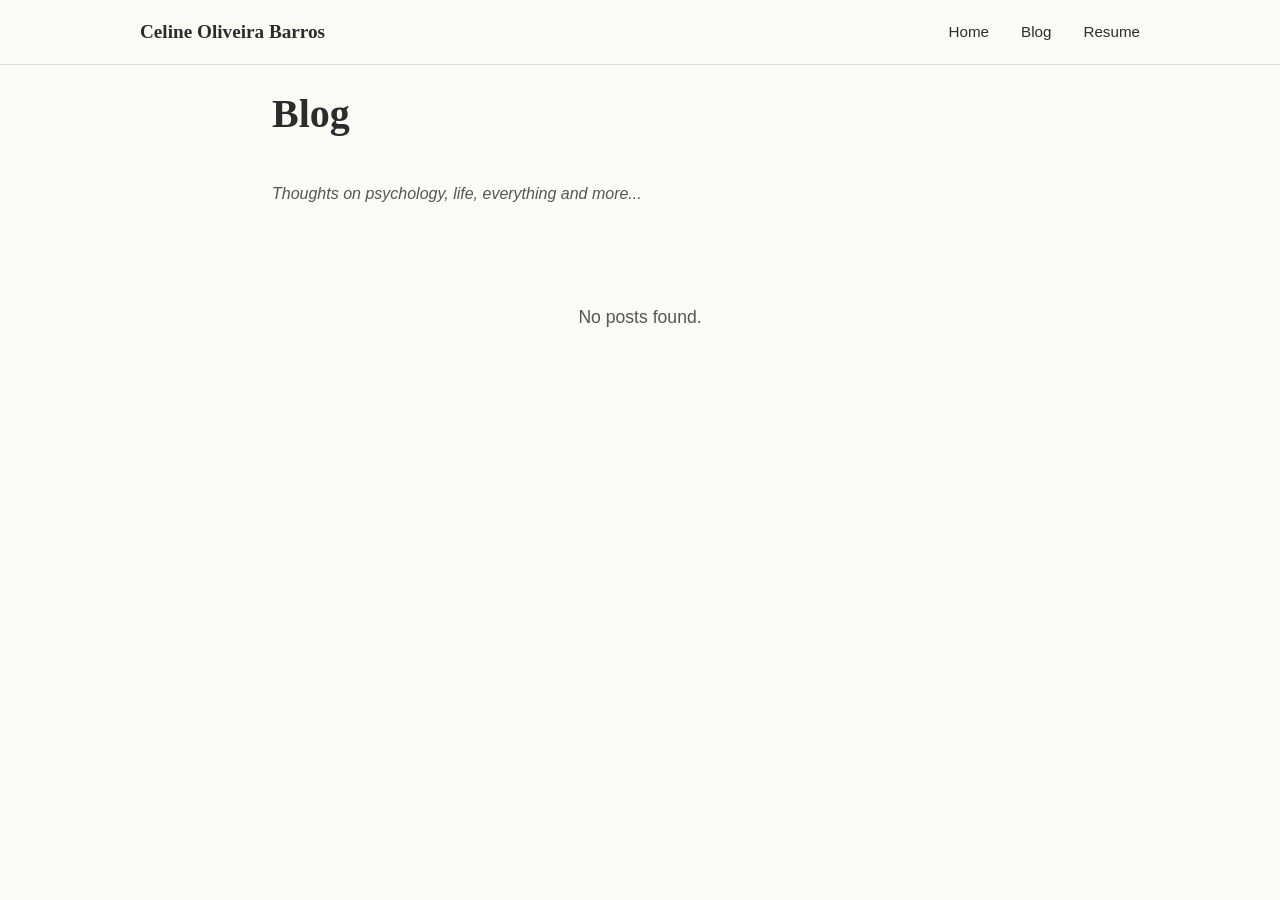
==== blog.html @ 9eb1b059 "Merge pull request #2 from llfmaia/main add blog feature" ====
<!DOCTYPE html>
<html lang="en">
<head>
  <meta charset="UTF-8" />
  <meta name="viewport" content="width=device-width, initial-scale=1.0" />
  <title>Blog - Celine Oliveira Barros</title>
  <link rel="stylesheet" href="/css/blog.css" />
  <script src="/js/markdown-parser.js"></script>
  <script src="/js/blog-utils.js"></script>
</head>
<body>
  <nav>
    <div class="nav-inner">
      <a href="/" class="nav-brand">Celine Oliveira Barros</a>
      <ul>
        <li><a href="/">Home</a></li>
        <li><a href="/blog.html">Blog</a></li>
        <li><a href="/resume.html">Resume</a></li>
      </ul>
    </div>
  </nav>

  <main>
    <div class="blog-container">
      <h1 class="blog-title">Blog</h1>
      <p class="page-subtitle">Thoughts on psychology, life, everything and more...</p>

      <!-- Posts Listing -->
      <div id="posts-listing">
        <p class="center" style="padding: 2rem 0;">Loading posts...</p>
      </div>
    </div>
  </main>

  <script>
    // Load blog posts when page loads
    document.addEventListener('DOMContentLoaded', renderBlogListing);
  </script>
</body>
</html>
---- css/blog.css ----
/* Blog Listing & Detail Styles */
:root {
  --sage: #7A9E7E;
  --sage-deep: #5C8260;
  --sage-light: #C0D8C3;
  --sage-pale: #E8F0E9;
  --lavender: #9B8EC4;
  --lavender-deep: #7B6FA8;
  --lavender-light: #C7BFE0;
  --lavender-pale: #EDE9F6;
  --cream: #FAFAF7;
  --warm-white: #FFFFFF;
  --ink: #2C2C2C;
  --ink-light: #555555;
  --ink-muted: #888888;
  --border: #E2DED6;
  --font-display: Georgia, 'Times New Roman', serif;
  --font-body: 'Segoe UI', Tahoma, Geneva, Verdana, sans-serif;
}

* {
  margin: 0;
  padding: 0;
  box-sizing: border-box;
}

html {
  scroll-behavior: smooth;
}

body {
  font-family: var(--font-body);
  background: var(--cream);
  color: var(--ink);
  line-height: 1.7;
}

a {
  color: var(--sage-deep);
  text-decoration: none;
}

a:hover {
  text-decoration: underline;
}

/* === NAV === */
nav {
  position: fixed;
  top: 0;
  left: 0;
  right: 0;
  z-index: 100;
  background: rgba(250, 250, 247, 0.95);
  backdrop-filter: blur(16px);
  border-bottom: 1px solid var(--border);
  padding: 0 2rem;
}

.nav-inner {
  max-width: 1000px;
  margin: 0 auto;
  display: flex;
  justify-content: space-between;
  align-items: center;
  height: 4rem;
}

.nav-brand {
  font-family: var(--font-display);
  font-size: 1.2rem;
  font-weight: 600;
  color: var(--ink);
  text-decoration: none;
}

.nav-brand:hover {
  text-decoration: underline;
}

nav ul {
  display: flex;
  list-style: none;
  gap: 2rem;
  font-size: 0.95rem;
}

nav a {
  color: var(--ink);
  font-weight: 500;
  transition: color 0.2s;
}

nav a:hover {
  color: var(--sage-deep);
  text-decoration: none;
}

/* === MAIN CONTAINER === */
main {
  padding-top: 5rem;
  min-height: 100vh;
}

.blog-container {
  max-width: 800px;
  margin: 0 auto;
  padding: 0 2rem 4rem 2rem;
}

h1 {
  font-family: var(--font-display);
  font-size: 2.5rem;
  margin-bottom: 0.5rem;
  color: var(--ink);
  font-weight: 600;
}

h1.blog-title {
  margin-bottom: 2rem;
}

.page-subtitle {
  font-size: 1rem;
  color: var(--ink-light);
  margin-bottom: 3rem;
  font-style: italic;
}

/* === BLOG LISTING === */
#posts-listing {
  display: grid;
  gap: 2.5rem;
}

.post-card {
  padding: 1.5rem;
  background: var(--warm-white);
  border: 1px solid var(--border);
  border-radius: 4px;
  transition: all 0.2s;
  display: block;
}

.post-card-cover {
  width: 100%;
  height: 220px;
  object-fit: cover;
  border-radius: 4px;
  margin-bottom: 1rem;
  border: 1px solid var(--border);
}

.post-card:hover {
  border-color: var(--sage);
  box-shadow: 0 4px 12px rgba(122, 158, 126, 0.1);
  transform: translateY(-2px);
}

.post-title-link {
  text-decoration: none;
}

.post-title-link:hover .post-card-title {
  color: var(--sage-deep);
}

.post-card-title {
  font-family: var(--font-display);
  font-size: 1.6rem;
  margin-bottom: 0.5rem;
  color: var(--ink);
  font-weight: 600;
}

.post-date {
  font-size: 0.9rem;
  color: var(--ink-muted);
  margin-bottom: 0.75rem;
}

.post-description {
  color: var(--ink-light);
  line-height: 1.6;
  margin-bottom: 1rem;
  max-width: 65ch;
}

.post-tags {
  display: flex;
  gap: 0.5rem;
  flex-wrap: wrap;
}

.tag {
  display: inline-block;
  background: var(--sage-pale);
  color: var(--sage-deep);
  padding: 0.25rem 0.75rem;
  border-radius: 20px;
  font-size: 0.85rem;
  text-decoration: none;
  transition: all 0.2s;
}

.tag:hover {
  background: var(--sage);
  color: var(--warm-white);
}

/* === BLOG POST DETAIL === */
.post-header {
  margin-bottom: 3rem;
  border-bottom: 1px solid var(--border);
  padding-bottom: 2rem;
}

.blog-post h1 {
  font-family: var(--font-display);
  font-size: 2.8rem;
  line-height: 1.2;
  margin-bottom: 1rem;
}

.blog-post .post-date {
  display: block;
  font-size: 1rem;
  color: var(--ink-light);
  margin-bottom: 1rem;
}

.blog-post .post-tags {
  margin-top: 1rem;
}

.post-cover {
  width: 100%;
  max-height: 420px;
  object-fit: cover;
  border-radius: 4px;
  margin-bottom: 1.25rem;
  border: 1px solid var(--border);
}

/* === POST BODY === */
.post-body {
  font-family: var(--font-display);
  font-size: 1.1rem;
  line-height: 1.8;
  color: var(--ink);
}

.post-body h2 {
  font-size: 1.8rem;
  margin: 2.5rem 0 1rem 0;
  color: var(--ink);
  font-weight: 600;
}

.post-body h3 {
  font-size: 1.4rem;
  margin: 2rem 0 0.75rem 0;
  color: var(--ink);
  font-weight: 600;
}

.post-body p {
  margin-bottom: 1.5rem;
  max-width: 65ch;
}

.post-body a {
  color: var(--sage-deep);
  text-decoration: underline;
}

.post-body a:hover {
  color: var(--sage);
}

.post-body code {
  background: var(--sage-pale);
  padding: 0.2em 0.4em;
  border-radius: 3px;
  font-family: 'Monaco', 'Menlo', 'Ubuntu Mono', monospace;
  font-size: 0.95em;
  color: var(--ink);
}

.post-body pre {
  background: var(--sage-pale);
  padding: 1.5rem;
  border-radius: 4px;
  overflow-x: auto;
  margin: 1.5rem 0;
  line-height: 1.5;
}

.post-body pre code {
  background: none;
  padding: 0;
  font-size: 0.95rem;
}

.post-body blockquote {
  border-left: 4px solid var(--sage);
  padding-left: 1.5rem;
  margin: 1.5rem 0;
  font-style: italic;
  color: var(--ink-light);
  font-size: 1.1rem;
}

.post-body ul,
.post-body ol {
  margin: 1.5rem 0 1.5rem 2rem;
}

.post-body li {
  margin-bottom: 0.5rem;
}

.post-body img {
  max-width: 100%;
  height: auto;
  border-radius: 4px;
  margin: 1.5rem 0;
}

.post-body hr {
  border: none;
  height: 1px;
  background: var(--border);
  margin: 2rem 0;
}

.post-body table {
  width: 100%;
  border-collapse: collapse;
  margin: 1.5rem 0;
  overflow: hidden;
  border: 1px solid var(--border);
}

.post-body th,
.post-body td {
  border-bottom: 1px solid var(--border);
  padding: 0.7rem 0.8rem;
  text-align: left;
}

.post-body th {
  background: var(--sage-pale);
  font-weight: 600;
}

.author-card {
  margin-top: 3rem;
  padding: 1.2rem;
  border: 1px solid var(--border);
  border-radius: 8px;
  background: linear-gradient(140deg, var(--warm-white) 0%, var(--sage-pale) 100%);
  display: grid;
  grid-template-columns: 80px 1fr;
  gap: 1rem;
  align-items: start;
}

.author-avatar,
.author-avatar-fallback {
  width: 80px;
  height: 80px;
  border-radius: 50%;
  border: 2px solid var(--sage-light);
}

.author-avatar {
  object-fit: cover;
}

.author-avatar-fallback {
  background: var(--sage);
  color: var(--warm-white);
  display: grid;
  place-items: center;
  font-family: var(--font-display);
  font-size: 1.3rem;
  letter-spacing: 0.03em;
}

.author-eyebrow {
  margin: 0;
  font-size: 0.72rem;
  text-transform: uppercase;
  letter-spacing: 0.12em;
  color: var(--ink-muted);
}

.author-name {
  margin: 0.15rem 0 0.35rem 0;
  font-family: var(--font-display);
  font-size: 1.25rem;
  color: var(--ink);
}

.author-bio {
  margin: 0;
  font-size: 0.95rem;
  color: var(--ink-light);
  line-height: 1.6;
}

.author-socials {
  margin-top: 0.75rem;
  display: flex;
  gap: 0.45rem;
  flex-wrap: wrap;
}

.author-social-link {
  padding: 0.22rem 0.6rem;
  border-radius: 999px;
  border: 1px solid var(--sage-light);
  background: var(--warm-white);
  color: var(--sage-deep);
  font-size: 0.78rem;
  text-decoration: none;
}

.author-social-link:hover {
  background: var(--sage);
  color: var(--warm-white);
  text-decoration: none;
}

.author-signature {
  margin: 0.85rem 0 0 0;
  font-family: 'Brush Script MT', 'Lucida Handwriting', cursive;
  font-size: 1.85rem;
  color: var(--ink);
  line-height: 1;
}

/* === NO POSTS STATE === */
.no-posts {
  text-align: center;
  padding: 3rem 0;
  color: var(--ink-light);
  font-size: 1.1rem;
}

/* === BACK LINK === */
.back-link {
  display: inline-block;
  margin-bottom: 2rem;
  color: var(--sage-deep);
  font-weight: 500;
}

.back-link:hover {
  text-decoration: underline;
}

/* === RESPONSIVE === */
@media (max-width: 768px) {
  main {
    padding-top: 4rem;
  }

  .blog-container {
    padding-left: 1rem;
    padding-right: 1rem;
    padding-bottom: 2rem;
  }

  nav {
    padding: 0 1rem;
  }

  nav ul {
    gap: 1rem;
    font-size: 0.9rem;
  }

  h1 {
    font-size: 1.8rem;
  }

  .blog-post h1 {
    font-size: 1.8rem;
  }

  .post-card-title {
    font-size: 1.3rem;
  }

  .post-body {
    font-size: 1rem;
  }

  .post-body h2 {
    font-size: 1.4rem;
  }

  .post-body h3 {
    font-size: 1.1rem;
  }

  .post-body code,
  .post-body pre {
    font-size: 0.85rem;
  }

  .author-card {
    grid-template-columns: 1fr;
  }

  .author-avatar,
  .author-avatar-fallback {
    width: 64px;
    height: 64px;
  }

  .post-tags {
    flex-direction: column;
  }

  .tag {
    display: block;
    width: fit-content;
  }
}

/* Utility for center-aligned containers */
.center {
  text-align: center;
}

/* Utility for hiding content */
.hidden {
  display: none;
}
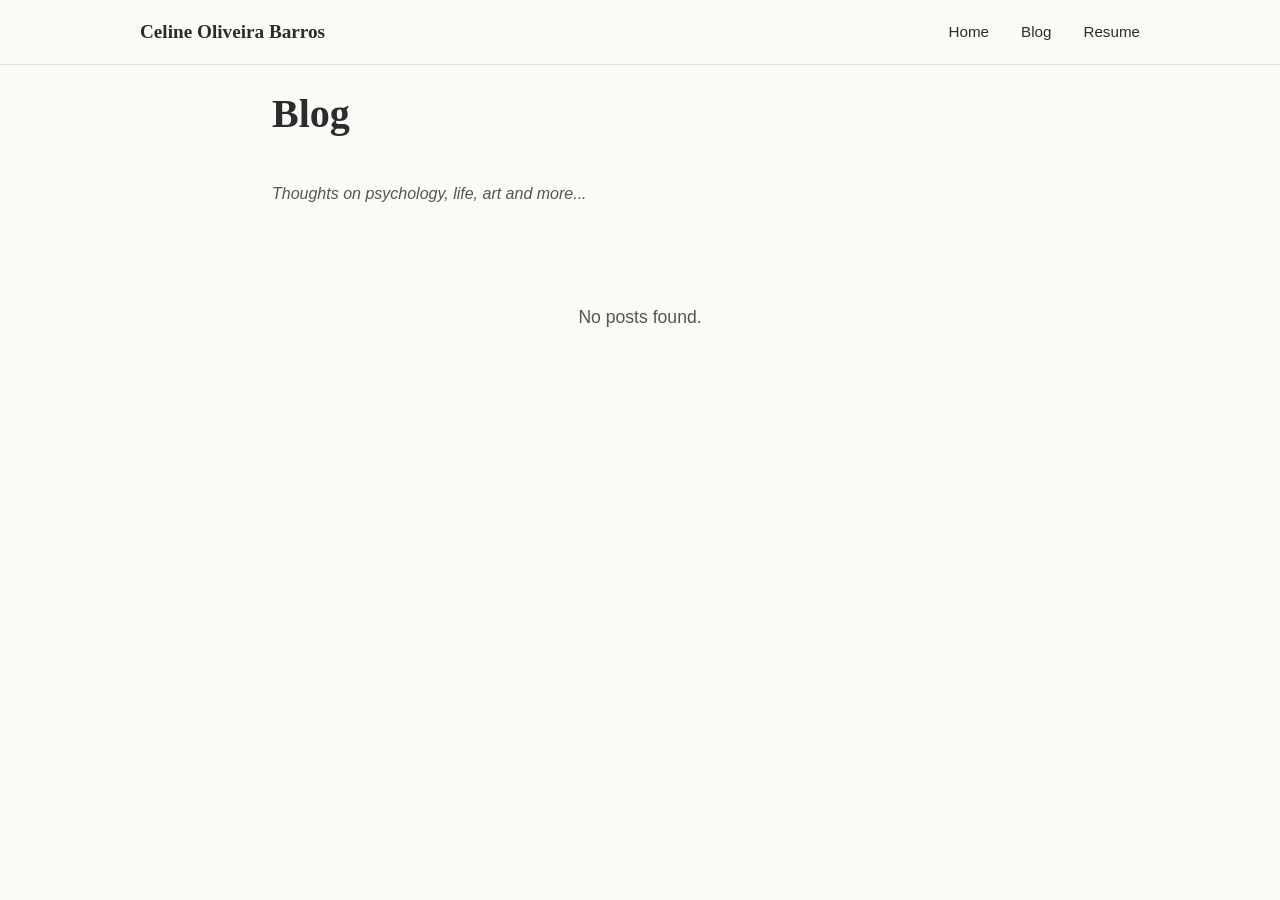
==== commit afbb95d3: "tiny change blog text" ====
--- a/blog.html
+++ b/blog.html
@@ -4,6 +4,7 @@
   <meta charset="UTF-8" />
   <meta name="viewport" content="width=device-width, initial-scale=1.0" />
   <title>Blog - Celine Oliveira Barros</title>
+  <link rel="icon" href="data:image/svg+xml,<svg xmlns='http://www.w3.org/2000/svg' viewBox='0 0 100 100'><text y='.9em' font-size='90' fill='%234a7c59'>✿</text></svg>">
   <link rel="stylesheet" href="/css/blog.css" />
   <script src="/js/markdown-parser.js"></script>
   <script src="/js/blog-utils.js"></script>
@@ -23,7 +24,7 @@
   <main>
     <div class="blog-container">
       <h1 class="blog-title">Blog</h1>
-      <p class="page-subtitle">Thoughts on psychology, life, everything and more...</p>
+      <p class="page-subtitle">Thoughts on psychology, life, art and more...</p>
 
       <!-- Posts Listing -->
       <div id="posts-listing">
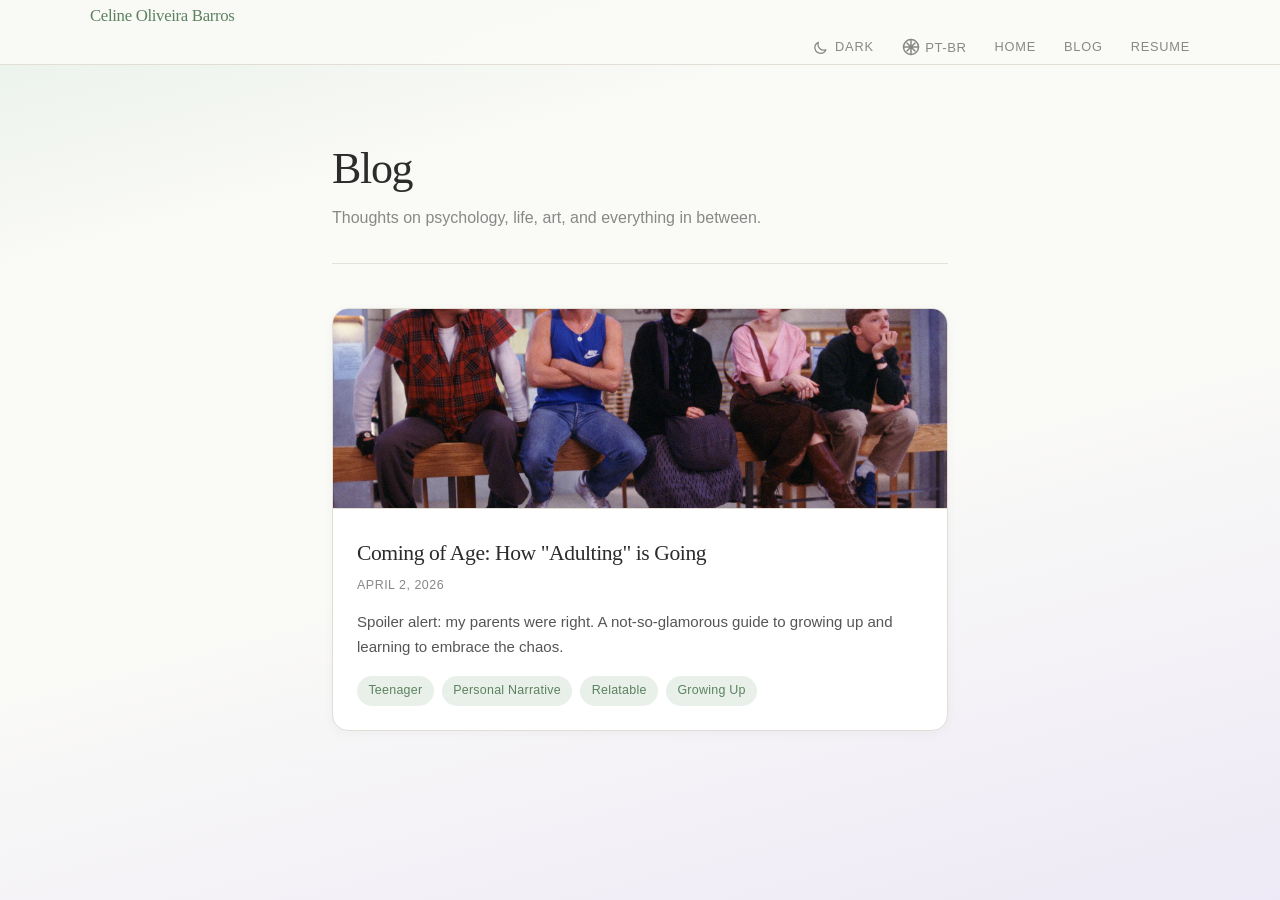
==== commit 6a819d66: "fix header issues" ====
--- a/blog.html
+++ b/blog.html
@@ -1,41 +1,150 @@
 <!DOCTYPE html>
-<html lang="en">
+<html lang="en" data-lang="en">
 <head>
   <meta charset="UTF-8" />
   <meta name="viewport" content="width=device-width, initial-scale=1.0" />
+  <script>
+  (function(){try{var k='theme',s=localStorage.getItem(k);if(s==='light'||s==='dark'){document.documentElement.setAttribute('data-theme',s);}else if(window.matchMedia('(prefers-color-scheme: dark)').matches){document.documentElement.setAttribute('data-theme','dark');}}catch(e){}})();
+  (function(){try{var l=localStorage.getItem('lang');if(l==='pt'||l==='en'){document.documentElement.setAttribute('data-lang',l);document.documentElement.lang=l;}}catch(e){}})();
+  </script>
   <title>Blog - Celine Oliveira Barros</title>
   <link rel="icon" href="data:image/svg+xml,<svg xmlns='http://www.w3.org/2000/svg' viewBox='0 0 100 100'><text y='.9em' font-size='90' fill='%234a7c59'>✿</text></svg>">
-  <link rel="stylesheet" href="/css/blog.css" />
-  <script src="/js/markdown-parser.js"></script>
-  <script src="/js/blog-utils.js"></script>
+  <link rel="stylesheet" href="./css/theme.css" />
+  <link rel="stylesheet" href="./css/blog.css" />
+  <style>
+    /* ===== LANGUAGE TOGGLE ===== */
+    [data-en] { display: inline; }
+    [data-pt] { display: none; }
+    html[data-lang="pt"] [data-en] { display: none; }
+    html[data-lang="pt"] [data-pt] { display: inline; }
+
+    [data-en-block] { display: block; }
+    [data-pt-block] { display: none; }
+    html[data-lang="pt"] [data-en-block] { display: none; }
+    html[data-lang="pt"] [data-pt-block] { display: block; }
+
+    [data-en-flex] { display: flex; }
+    [data-pt-flex] { display: none; }
+    html[data-lang="pt"] [data-en-flex] { display: none; }
+    html[data-lang="pt"] [data-pt-flex] { display: flex; }
+
+    .lang-toggle {
+      display: inline-flex; align-items: center; justify-content: center;
+      font-family: var(--font-body); font-size: 0.82rem; font-weight: 400;
+      letter-spacing: 0.04em; text-transform: uppercase; color: var(--ink-muted);
+      background: none; border: none; cursor: pointer; padding: 0; margin: 0;
+      position: relative; transition: color 0.3s; flex-shrink: 0; line-height: 1;
+      vertical-align: middle; -webkit-appearance: none; appearance: none; gap: 0.35rem;
+    }
+    .lang-toggle::after {
+      content: ''; position: absolute; bottom: -4px; left: 0;
+      width: 0; height: 2px; background: var(--lavender); transition: width 0.3s;
+    }
+    .lang-toggle:hover { color: var(--lavender-deep); }
+    .lang-toggle:hover::after { width: 100%; }
+    .lang-toggle:focus-visible { outline: 2px solid var(--lavender); outline-offset: 3px; }
+    .lang-toggle .lang-icon { font-size: 0.95rem; line-height: 1; }
+    .lang-label-en, .lang-label-pt { pointer-events: none; }
+    .lang-label-pt { display: none; }
+    html[data-lang="pt"] .lang-label-en { display: none; }
+    html[data-lang="pt"] .lang-label-pt { display: inline; }
+  </style>
+  <script src="./js/markdown-parser.js"></script>
+  <script src="./js/blog-utils.js"></script>
 </head>
 <body>
-  <nav>
+  <nav class="site-nav" aria-label="Main">
     <div class="nav-inner">
-      <a href="/" class="nav-brand">Celine Oliveira Barros</a>
-      <ul>
-        <li><a href="/">Home</a></li>
-        <li><a href="/blog.html">Blog</a></li>
-        <li><a href="/resume.html">Resume</a></li>
-      </ul>
+      <a href="./index.html" class="nav-brand">Celine Oliveira Barros</a>
+      <div class="nav-actions">
+        <ul>
+          <li class="nav-item--theme">
+            <button type="button" class="theme-toggle" aria-label="Switch to dark mode" aria-pressed="false" title="Switch to dark mode">
+              <span class="theme-toggle-label theme-toggle-label--dark" aria-hidden="true">
+                <svg class="theme-toggle-icon" viewBox="0 0 24 24" aria-hidden="true"><path stroke="currentColor" stroke-width="2" stroke-linecap="round" stroke-linejoin="round" fill="none" d="M20.354 15.354A9 9 0 018.646 3.646 9.003 9.003 0 0012 21a9.003 9.003 0 008.354-5.646z"/></svg>
+                Dark
+              </span>
+              <span class="theme-toggle-label theme-toggle-label--light" aria-hidden="true">
+                <svg class="theme-toggle-icon" viewBox="0 0 24 24" aria-hidden="true"><path stroke="currentColor" stroke-width="2" stroke-linecap="round" stroke-linejoin="round" fill="none" d="M12 3v1m0 16v1m9-9h-1M4 12H3m15.364 6.364l-.707-.707M6.343 6.343l-.707-.707m12.728 0l-.707.707M6.343 17.657l-.707.707M16 12a4 4 0 11-8 0 4 4 0 018 0z"/></svg>
+                Light
+              </span>
+            </button>
+          </li>
+          <li class="nav-item--lang">
+            <button type="button" class="lang-toggle lang-toggle--desktop" aria-label="Switch language">
+              <span class="lang-icon" aria-hidden="true">
+                <svg viewBox="0 0 24 24" fill="none" xmlns="http://www.w3.org/2000/svg" width="18" height="18">
+                  <path d="M12 2a10 10 0 100 20 10 10 0 000-20z" stroke="currentColor" stroke-width="2" stroke-linecap="round" stroke-linejoin="round"/>
+                  <path d="M2.05 12h19.9M12 2.05v19.9M6.6 6.6l10.8 10.8M17.4 6.6L6.6 17.4" stroke="currentColor" stroke-width="2" stroke-linecap="round" stroke-linejoin="round"/>
+                </svg>
+              </span>
+              <span class="lang-label-en">PT-BR</span>
+              <span class="lang-label-pt">en</span>
+            </button>
+          </li>
+          <li><a href="./index.html">Home</a></li>
+          <li><a href="./blog.html">Blog</a></li>
+          <li><a href="./resume.html">Resume</a></li>
+        </ul>
+      </div>
     </div>
   </nav>
 
   <main>
     <div class="blog-container">
-      <h1 class="blog-title">Blog</h1>
-      <p class="page-subtitle">Thoughts on psychology, life, art and more...</p>
+      <header class="blog-page-header" aria-labelledby="blog-heading">
+        <!-- <p class="page-label"><span data-en>Writing</span><span data-pt>Escrita</span></p> -->
+        <h1 id="blog-heading" class="blog-title"><span data-en>Blog</span><span data-pt>Blog</span></h1>
+        <p class="page-subtitle"><span data-en>Thoughts on psychology, life, art, and everything in between.</span><span data-pt>Pensamentos sobre psicologia, vida, arte e tudo mais.</span></p>
+      </header>
 
-      <!-- Posts Listing -->
-      <div id="posts-listing">
-        <p class="center" style="padding: 2rem 0;">Loading posts...</p>
+      <div id="posts-listing" class="posts-listing">
+        <p class="posts-loading" role="status">Loading posts…</p>
       </div>
     </div>
   </main>
 
+  <script src="./js/theme.js"></script>
   <script>
-    // Load blog posts when page loads
+    // ===== LANGUAGE TOGGLE =====
+    (function () {
+      var STORAGE_KEY = 'lang';
+
+      function getStored() {
+        try { return localStorage.getItem(STORAGE_KEY); } catch (e) { return null; }
+      }
+
+      function getEffectiveLang() {
+        var s = getStored();
+        if (s === 'en' || s === 'pt') return s;
+        return 'en';
+      }
+
+      function applyLang(lang) {
+        document.documentElement.setAttribute('data-lang', lang);
+        document.documentElement.lang = lang;
+      }
+
+      function toggle() {
+        var current = document.documentElement.getAttribute('data-lang') || 'en';
+        var next = current === 'pt' ? 'en' : 'pt';
+        try { localStorage.setItem(STORAGE_KEY, next); } catch (e) {}
+        applyLang(next);
+      }
+
+      applyLang(getEffectiveLang());
+
+      document.addEventListener('click', function (e) {
+        if (e.target.closest('.lang-toggle')) {
+          e.preventDefault();
+          toggle();
+        }
+      });
+    })();
+  </script>
+  <script>
     document.addEventListener('DOMContentLoaded', renderBlogListing);
   </script>
+  <script defer src="https://va.vercel-scripts.com/v1/script.js"></script>
 </body>
 </html>
--- a/css/theme.css
+++ b/css/theme.css
@@ -0,0 +1,172 @@
+/**
+ * Light / dark theme tokens. Toggle via html[data-theme="dark"].
+ * Default (no attribute) matches :root light palette; script sets data-theme on load.
+ */
+
+:root {
+  color-scheme: light;
+  --sage: #7a9e7e;
+  --sage-deep: #5c8260;
+  --sage-light: #c0d8c3;
+  --sage-pale: #e8f0e9;
+  --lavender: #9b8ec4;
+  --lavender-deep: #7b6fa8;
+  --lavender-light: #c7bfe0;
+  --lavender-pale: #ede9f6;
+  --cream: #fafaf7;
+  --warm-white: #ffffff;
+  --ink: #2c2c2c;
+  --ink-light: #555555;
+  --ink-muted: #888888;
+  --blush: #f2e4e1;
+  --peach: #f5d5c8;
+  --border: #e2ded6;
+  --shadow: rgba(122, 158, 126, 0.1);
+  --shadow-lav: rgba(155, 142, 196, 0.1);
+  --nav-bg: rgba(250, 250, 247, 0.92);
+  --nav-dropdown-bg: rgba(250, 250, 247, 0.97);
+  --resume-body-bg: #e8e4de;
+  --resume-toolbar-shadow: rgba(0, 0, 0, 0.08);
+  --resume-page-shadow: rgba(0, 0, 0, 0.1);
+  --font-display: Georgia, 'Times New Roman', serif;
+  --font-body: 'Segoe UI', Tahoma, Geneva, Verdana, sans-serif;
+}
+
+html[data-theme='dark'] {
+  color-scheme: dark;
+  --sage: #8fb896;
+  --sage-deep: #b8d4be;
+  --sage-light: #3d5248;
+  --sage-pale: #1a221e;
+  --lavender: #a898c9;
+  --lavender-deep: #c9bfe8;
+  --lavender-light: #4a4558;
+  --lavender-pale: #1e1c28;
+  --cream: #12141a;
+  --warm-white: #1a1f26;
+  --ink: #e8e8e3;
+  --ink-light: #b8b8b0;
+  --ink-muted: #94948c;
+  --blush: #2a2224;
+  --peach: #2a2420;
+  --border: #2d333d;
+  --shadow: rgba(0, 0, 0, 0.35);
+  --shadow-lav: rgba(0, 0, 0, 0.28);
+  --nav-bg: rgba(18, 20, 26, 0.92);
+  --nav-dropdown-bg: rgba(22, 25, 32, 0.98);
+  --resume-body-bg: #0f1218;
+  --resume-toolbar-shadow: rgba(0, 0, 0, 0.35);
+  --resume-page-shadow: rgba(0, 0, 0, 0.45);
+}
+
+/* Optional: soften hero glows in dark mode (index inline styles reference these) */
+html[data-theme='dark'] .hero::before {
+  background: radial-gradient(
+    circle,
+    rgba(122, 158, 126, 0.07) 0%,
+    transparent 70%
+  );
+}
+
+html[data-theme='dark'] .hero::after {
+  background: radial-gradient(
+    circle,
+    rgba(122, 158, 126, 0.05) 0%,
+    transparent 70%
+  );
+}
+
+/* === Theme toggle: text + icon (matches nav links) === */
+.theme-toggle {
+  display: inline-flex;
+  align-items: center;
+  justify-content: center;
+  font-family: var(--font-body);
+  font-size: 0.82rem;
+  font-weight: 400;
+  letter-spacing: 0.04em;
+  text-transform: uppercase;
+  color: var(--ink-muted);
+  background: none;
+  border: none;
+  cursor: pointer;
+  padding: 0;
+  margin: 0;
+  position: relative;
+  transition: color 0.3s;
+  flex-shrink: 0;
+  line-height: 1;
+  vertical-align: middle;
+  -webkit-appearance: none;
+  appearance: none;
+  box-sizing: border-box;
+}
+
+/* Remove UA button padding (Safari/Firefox) so it matches <a> in the nav */
+.theme-toggle::-moz-focus-inner {
+  border: 0;
+  padding: 0;
+}
+
+.theme-toggle::after {
+  content: '';
+  position: absolute;
+  bottom: -4px;
+  left: 0;
+  width: 0;
+  height: 2px;
+  background: var(--sage);
+  transition: width 0.3s;
+}
+
+.theme-toggle:hover {
+  color: var(--sage-deep);
+}
+
+.theme-toggle:hover::after {
+  width: 100%;
+}
+
+.theme-toggle:focus-visible {
+  outline: 2px solid var(--sage);
+  outline-offset: 3px;
+}
+
+.theme-toggle-icon {
+  width: 0.95rem;
+  height: 0.95rem;
+  flex-shrink: 0;
+  display: block;
+}
+
+/* “Dark” = switch to dark (shown in light mode); “Light” = switch to light */
+.theme-toggle-label {
+  pointer-events: none;
+  display: inline-flex;
+  align-items: center;
+  gap: 0.4rem;
+  line-height: 1;
+}
+
+.theme-toggle-label--light {
+  display: none;
+}
+
+html[data-theme='dark'] .theme-toggle-label--dark {
+  display: none;
+}
+
+html[data-theme='dark'] .theme-toggle-label--light {
+  display: inline-flex;
+}
+
+/* Toolbar: text only, no underline (sits next to pill buttons) */
+.toolbar .theme-toggle::after {
+  display: none;
+}
+
+.toolbar .theme-toggle {
+  font-size: 0.8rem;
+  letter-spacing: 0.06em;
+  padding: 0.35rem 0;
+}
--- a/css/blog.css
+++ b/css/blog.css
@@ -1,22 +1,4 @@
-/* Blog Listing & Detail Styles */
-:root {
-  --sage: #7A9E7E;
-  --sage-deep: #5C8260;
-  --sage-light: #C0D8C3;
-  --sage-pale: #E8F0E9;
-  --lavender: #9B8EC4;
-  --lavender-deep: #7B6FA8;
-  --lavender-light: #C7BFE0;
-  --lavender-pale: #EDE9F6;
-  --cream: #FAFAF7;
-  --warm-white: #FFFFFF;
-  --ink: #2C2C2C;
-  --ink-light: #555555;
-  --ink-muted: #888888;
-  --border: #E2DED6;
-  --font-display: Georgia, 'Times New Roman', serif;
-  --font-body: 'Segoe UI', Tahoma, Geneva, Verdana, sans-serif;
-}
+/* Blog listing & detail — load css/theme.css before this file. */
 
 * {
   margin: 0;
@@ -32,7 +14,9 @@
   font-family: var(--font-body);
   background: var(--cream);
   color: var(--ink);
-  line-height: 1.7;
+  line-height: 1.65;
+  -webkit-font-smoothing: antialiased;
+  text-rendering: optimizeLegibility;
 }
 
 a {
@@ -45,120 +29,343 @@
 }
 
 /* === NAV === */
-nav {
+.site-nav {
   position: fixed;
   top: 0;
   left: 0;
   right: 0;
   z-index: 100;
-  background: rgba(250, 250, 247, 0.95);
+  background: var(--nav-bg);
   backdrop-filter: blur(16px);
   border-bottom: 1px solid var(--border);
-  padding: 0 2rem;
+  padding: 0 clamp(1rem, 4vw, 2rem);
 }
 
 .nav-inner {
-  max-width: 1000px;
+  max-width: 1100px;
   margin: 0 auto;
   display: flex;
   justify-content: space-between;
   align-items: center;
-  height: 4rem;
+  flex-wrap: wrap;
+  min-height: 3.75rem;
+  padding: 0.35rem 0;
+  gap: 0.75rem;
+}
+
+.nav-actions {
+  display: flex;
+  align-items: center;
+  gap: 1.25rem;
+  width: 100%;
+  justify-content: flex-end;
+}
+
+.nav-brand {
+  flex: 1 1 160px;
+  min-width: 0;
+}
+
+.site-nav ul {
+  flex-wrap: wrap;
+  justify-content: flex-end;
+}
+
+@media (max-width: 768px) {
+  .site-nav {
+    padding: 0.4rem 0.8rem;
+  }
+
+  .nav-inner {
+    align-items: flex-start;
+    gap: 0.5rem;
+  }
+
+  .nav-actions {
+    justify-content: space-between;
+    width: 100%;
+    gap: 0.5rem;
+  }
+
+  .site-nav ul {
+    gap: 0.6rem;
+    justify-content: center;
+    width: 100%;
+  }
+
+  .site-nav ul li {
+    white-space: nowrap;
+  }
+
+  .lang-toggle, .theme-toggle {
+    padding: 0.4rem 0.65rem;
+    font-size: 0.75rem;
+  }
+}
+
+/* Post page: back | centered name | nav — one aligned row */
+.nav-inner--post {
+  display: grid;
+  grid-template-columns: minmax(0, 1fr) auto minmax(0, 1fr);
+  align-items: center;
+  column-gap: 0.75rem;
+  width: 100%;
+}
+
+.nav-inner--post .nav-back {
+  justify-self: start;
+  font-family: var(--font-body);
+  font-size: 0.78rem;
+  font-weight: 500;
+  letter-spacing: 0.05em;
+  text-transform: uppercase;
+  color: var(--ink-muted);
+  text-decoration: none;
+  white-space: nowrap;
+  transition: color 0.2s;
+}
+
+@media (max-width: 768px) {
+  .nav-inner--post {
+    display: flex;
+    flex-wrap: wrap;
+    align-items: center;
+    gap: 0.45rem;
+    justify-content: space-between;
+  }
+
+  .nav-inner--post .nav-back {
+    order: 1;
+    flex: 1 1 100%;
+    text-align: left;
+    white-space: normal;
+  }
+
+  .nav-inner--post .nav-brand {
+    order: 2;
+    flex: 1 1 100%;
+    text-align: center;
+    overflow: hidden;
+    text-overflow: ellipsis;
+    white-space: nowrap;
+  }
+
+  .nav-inner--post .nav-actions {
+    order: 3;
+    width: 100%;
+    justify-content: center;
+  }
+
+  .site-nav ul {
+    flex-wrap: wrap;
+    justify-content: center;
+    gap: 0.5rem;
+  }
+
+  .site-nav ul li {
+    white-space: nowrap;
+  }
+}
+
+.nav-inner--post .nav-back:hover {
+  color: var(--sage-deep);
+  text-decoration: none;
+}
+
+.nav-inner--post .nav-brand {
+  justify-self: center;
+  grid-column: 2;
+  text-align: center;
+}
+
+.nav-inner--post .nav-actions {
+  justify-self: end;
+  grid-column: 3;
 }
 
 .nav-brand {
   font-family: var(--font-display);
-  font-size: 1.2rem;
-  font-weight: 600;
-  color: var(--ink);
-  text-decoration: none;
+  font-size: 1.05rem;
+  font-weight: 400;
+  color: var(--sage-deep);
+  letter-spacing: -0.02em;
+  text-decoration: none;
+  line-height: 1.2;
 }
 
 .nav-brand:hover {
-  text-decoration: underline;
-}
-
-nav ul {
+  color: var(--ink);
+  text-decoration: none;
+}
+
+.site-nav ul {
   display: flex;
+  align-items: center;
   list-style: none;
-  gap: 2rem;
-  font-size: 0.95rem;
-}
-
-nav a {
-  color: var(--ink);
-  font-weight: 500;
-  transition: color 0.2s;
-}
-
-nav a:hover {
+  gap: 1.75rem;
+  margin: 0;
+  padding: 0;
+  font-size: 0.8rem;
+  letter-spacing: 0.06em;
+  text-transform: uppercase;
+}
+
+.site-nav ul > li {
+  display: flex;
+  align-items: center;
+  margin: 0;
+  padding: 0;
+}
+
+.nav-item--theme {
+  list-style: none;
+}
+
+.site-nav .theme-toggle {
+  font-size: 0.8rem;
+  letter-spacing: 0.06em;
+}
+
+.site-nav ul a {
+  color: var(--ink-muted);
+  font-weight: 400;
+  line-height: 1;
+  display: inline-flex;
+  align-items: center;
+  transition: color 0.25s;
+}
+
+.site-nav ul a:hover {
   color: var(--sage-deep);
   text-decoration: none;
 }
 
 /* === MAIN CONTAINER === */
 main {
-  padding-top: 5rem;
+  padding-top: 9rem;
   min-height: 100vh;
+  background: linear-gradient(
+    165deg,
+    var(--sage-pale) 0%,
+    var(--cream) 22%,
+    var(--cream) 55%,
+    var(--lavender-pale) 100%
+  );
+  background-attachment: fixed;
+}
+
+.blog-page-header {
+  scroll-margin-top: 9rem;
+}
+
+@media (max-width: 768px) {
+  main {
+    padding-top: 10rem;
+  }
+  .blog-page-header {
+    scroll-margin-top: 10rem;
+  }
 }
 
 .blog-container {
-  max-width: 800px;
+  max-width: 42rem;
   margin: 0 auto;
-  padding: 0 2rem 4rem 2rem;
+  padding: 0 1.75rem 4rem;
+}
+
+.blog-container--post {
+  max-width: 40rem;
 }
 
 h1 {
   font-family: var(--font-display);
-  font-size: 2.5rem;
+  font-size: clamp(2rem, 5vw, 2.75rem);
   margin-bottom: 0.5rem;
   color: var(--ink);
+  font-weight: 400;
+  letter-spacing: -0.03em;
+  line-height: 1.15;
+}
+
+/* Listing page title block */
+.blog-page-header {
+  margin-bottom: 2.75rem;
+  padding-bottom: 2rem;
+  border-bottom: 1px solid rgba(226, 222, 214, 0.85);
+}
+
+.page-label {
+  font-size: 0.7rem;
   font-weight: 600;
+  letter-spacing: 0.14em;
+  text-transform: uppercase;
+  color: var(--sage);
+  margin-bottom: 0.65rem;
 }
 
 h1.blog-title {
-  margin-bottom: 2rem;
+  margin-bottom: 0.65rem;
 }
 
 .page-subtitle {
   font-size: 1rem;
-  color: var(--ink-light);
-  margin-bottom: 3rem;
-  font-style: italic;
+  color: var(--ink-muted);
+  margin: 0;
+  font-style: normal;
+  font-weight: 400;
+  line-height: 1.65;
+  max-width: 36rem;
 }
 
 /* === BLOG LISTING === */
-#posts-listing {
-  display: grid;
-  gap: 2.5rem;
+.posts-listing {
+  display: flex;
+  flex-direction: column;
+  gap: 1.5rem;
+}
+
+.posts-loading {
+  text-align: center;
+  padding: 3rem 1rem;
+  color: var(--ink-muted);
+  font-size: 0.95rem;
+  letter-spacing: 0.02em;
 }
 
 .post-card {
-  padding: 1.5rem;
+  padding: 0;
   background: var(--warm-white);
   border: 1px solid var(--border);
-  border-radius: 4px;
-  transition: all 0.2s;
+  border-radius: 16px;
+  overflow: hidden;
+  transition: border-color 0.25s, box-shadow 0.25s, transform 0.25s;
   display: block;
+  box-shadow: 0 2px 12px rgba(44, 44, 44, 0.04);
+}
+
+.post-card-inner {
+  padding: 1.35rem 1.5rem 1.5rem;
 }
 
 .post-card-cover {
   width: 100%;
-  height: 220px;
+  height: 200px;
   object-fit: cover;
-  border-radius: 4px;
-  margin-bottom: 1rem;
-  border: 1px solid var(--border);
+  border-radius: 0;
+  margin-bottom: 0;
+  border: none;
+  border-bottom: 1px solid var(--border);
 }
 
 .post-card:hover {
-  border-color: var(--sage);
-  box-shadow: 0 4px 12px rgba(122, 158, 126, 0.1);
-  transform: translateY(-2px);
+  border-color: var(--sage-light);
+  box-shadow: 0 12px 36px rgba(122, 158, 126, 0.12);
+  transform: translateY(-3px);
 }
 
 .post-title-link {
   text-decoration: none;
+  color: inherit;
 }
 
 .post-title-link:hover .post-card-title {
@@ -167,23 +374,27 @@
 
 .post-card-title {
   font-family: var(--font-display);
-  font-size: 1.6rem;
-  margin-bottom: 0.5rem;
-  color: var(--ink);
-  font-weight: 600;
+  font-size: 1.35rem;
+  margin-bottom: 0.45rem;
+  color: var(--ink);
+  font-weight: 400;
+  letter-spacing: -0.02em;
+  line-height: 1.3;
 }
 
 .post-date {
-  font-size: 0.9rem;
+  font-size: 0.78rem;
   color: var(--ink-muted);
-  margin-bottom: 0.75rem;
+  margin-bottom: 0.85rem;
+  letter-spacing: 0.04em;
+  text-transform: uppercase;
 }
 
 .post-description {
   color: var(--ink-light);
-  line-height: 1.6;
+  font-size: 0.94rem;
+  line-height: 1.7;
   margin-bottom: 1rem;
-  max-width: 65ch;
 }
 
 .post-tags {
@@ -196,16 +407,19 @@
   display: inline-block;
   background: var(--sage-pale);
   color: var(--sage-deep);
-  padding: 0.25rem 0.75rem;
-  border-radius: 20px;
-  font-size: 0.85rem;
-  text-decoration: none;
-  transition: all 0.2s;
+  padding: 0.22rem 0.65rem;
+  border-radius: 999px;
+  font-size: 0.78rem;
+  letter-spacing: 0.02em;
+  text-decoration: none;
+  transition: background 0.2s, color 0.2s;
+  border: 1px solid transparent;
 }
 
 .tag:hover {
   background: var(--sage);
   color: var(--warm-white);
+  text-decoration: none;
 }
 
 /* === BLOG POST DETAIL === */
@@ -217,16 +431,20 @@
 
 .blog-post h1 {
   font-family: var(--font-display);
-  font-size: 2.8rem;
+  font-size: clamp(1.85rem, 4.5vw, 2.65rem);
+  font-weight: 400;
+  letter-spacing: -0.03em;
   line-height: 1.2;
   margin-bottom: 1rem;
 }
 
 .blog-post .post-date {
   display: block;
-  font-size: 1rem;
-  color: var(--ink-light);
+  font-size: 0.82rem;
+  color: var(--ink-muted);
   margin-bottom: 1rem;
+  letter-spacing: 0.05em;
+  text-transform: uppercase;
 }
 
 .blog-post .post-tags {
@@ -245,28 +463,31 @@
 /* === POST BODY === */
 .post-body {
   font-family: var(--font-display);
-  font-size: 1.1rem;
-  line-height: 1.8;
-  color: var(--ink);
+  font-size: 1.05rem;
+  line-height: 1.78;
+  color: var(--ink-light);
 }
 
 .post-body h2 {
-  font-size: 1.8rem;
-  margin: 2.5rem 0 1rem 0;
-  color: var(--ink);
-  font-weight: 600;
+  font-size: 1.55rem;
+  margin: 2.5rem 0 0.85rem 0;
+  color: var(--ink);
+  font-weight: 400;
+  letter-spacing: -0.02em;
+  line-height: 1.35;
 }
 
 .post-body h3 {
-  font-size: 1.4rem;
-  margin: 2rem 0 0.75rem 0;
-  color: var(--ink);
-  font-weight: 600;
+  font-size: 1.2rem;
+  margin: 2rem 0 0.65rem 0;
+  color: var(--ink);
+  font-weight: 400;
+  letter-spacing: -0.01em;
 }
 
 .post-body p {
-  margin-bottom: 1.5rem;
-  max-width: 65ch;
+  margin-bottom: 1.35rem;
+  max-width: 100%;
 }
 
 .post-body a {
@@ -465,45 +686,71 @@
 @media (max-width: 768px) {
   main {
     padding-top: 4rem;
+    background-attachment: scroll;
   }
 
   .blog-container {
-    padding-left: 1rem;
-    padding-right: 1rem;
-    padding-bottom: 2rem;
-  }
-
-  nav {
+    padding-left: 1.15rem;
+    padding-right: 1.15rem;
+    padding-bottom: 2.5rem;
+  }
+
+  .site-nav {
     padding: 0 1rem;
   }
 
-  nav ul {
-    gap: 1rem;
-    font-size: 0.9rem;
+  .site-nav ul {
+    gap: 0.85rem;
+    font-size: 0.72rem;
+  }
+
+  .nav-inner--post {
+    column-gap: 0.4rem;
+  }
+
+  .nav-inner--post .nav-back {
+    font-size: 0.68rem;
+    max-width: 7.5rem;
+    overflow: hidden;
+    text-overflow: ellipsis;
+  }
+
+  .blog-page-header {
+    margin-bottom: 2rem;
+    padding-bottom: 1.5rem;
+  }
+
+  .page-subtitle {
+    font-size: 0.95rem;
   }
 
   h1 {
-    font-size: 1.8rem;
+    font-size: 1.85rem;
   }
 
   .blog-post h1 {
-    font-size: 1.8rem;
+    font-size: 1.75rem;
   }
 
   .post-card-title {
-    font-size: 1.3rem;
+    font-size: 1.2rem;
+  }
+
+  .post-card-inner {
+    padding: 1.15rem 1.2rem 1.35rem;
   }
 
   .post-body {
-    font-size: 1rem;
+    font-size: 1.02rem;
+    line-height: 1.75;
   }
 
   .post-body h2 {
-    font-size: 1.4rem;
+    font-size: 1.35rem;
   }
 
   .post-body h3 {
-    font-size: 1.1rem;
+    font-size: 1.12rem;
   }
 
   .post-body code,
@@ -520,15 +767,6 @@
     width: 64px;
     height: 64px;
   }
-
-  .post-tags {
-    flex-direction: column;
-  }
-
-  .tag {
-    display: block;
-    width: fit-content;
-  }
 }
 
 /* Utility for center-aligned containers */
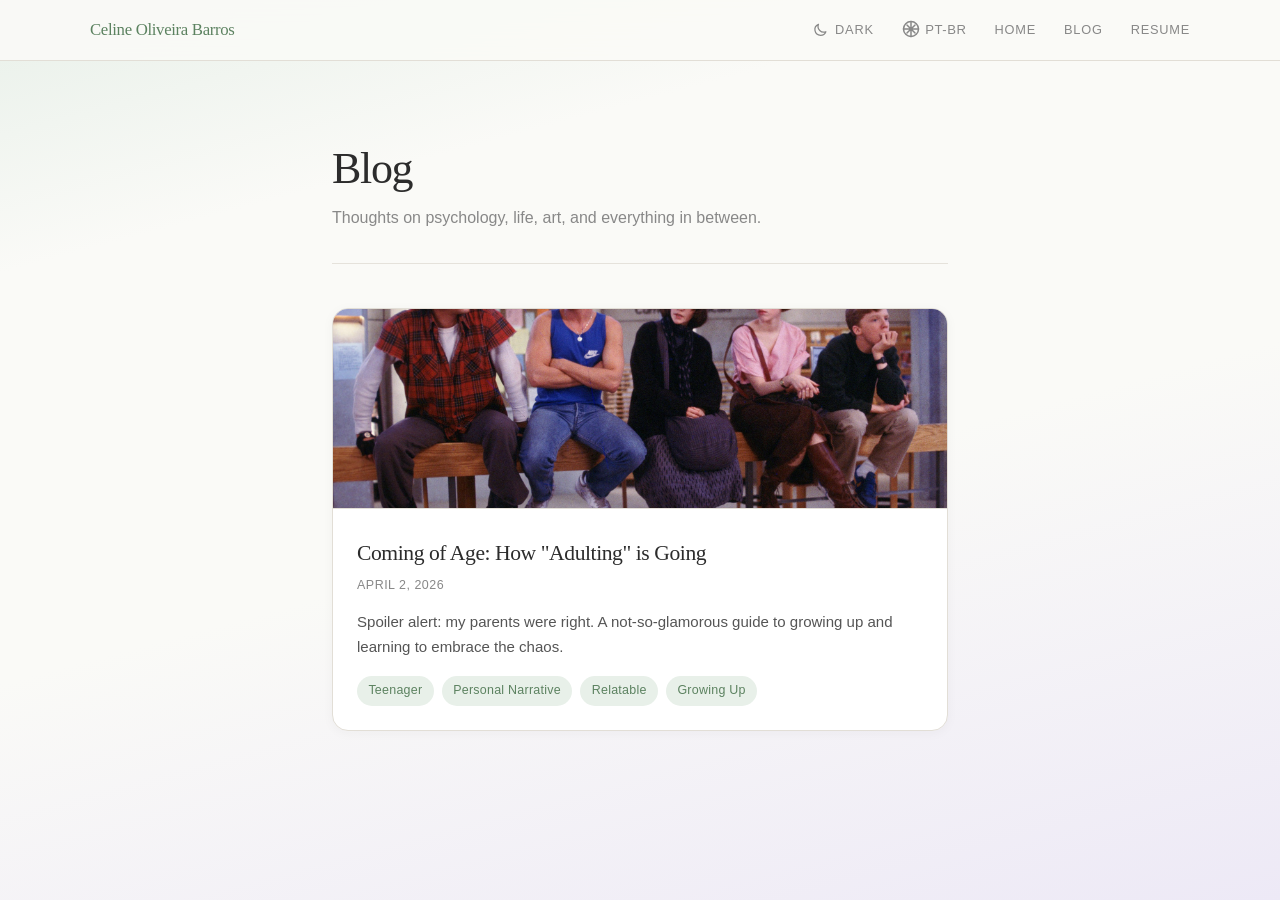
==== commit 9dc358a4: "fix translations" ====
--- a/blog.html
+++ b/blog.html
@@ -62,11 +62,11 @@
             <button type="button" class="theme-toggle" aria-label="Switch to dark mode" aria-pressed="false" title="Switch to dark mode">
               <span class="theme-toggle-label theme-toggle-label--dark" aria-hidden="true">
                 <svg class="theme-toggle-icon" viewBox="0 0 24 24" aria-hidden="true"><path stroke="currentColor" stroke-width="2" stroke-linecap="round" stroke-linejoin="round" fill="none" d="M20.354 15.354A9 9 0 018.646 3.646 9.003 9.003 0 0012 21a9.003 9.003 0 008.354-5.646z"/></svg>
-                Dark
+                <span data-en>Dark</span><span data-pt>Escuro</span>
               </span>
               <span class="theme-toggle-label theme-toggle-label--light" aria-hidden="true">
                 <svg class="theme-toggle-icon" viewBox="0 0 24 24" aria-hidden="true"><path stroke="currentColor" stroke-width="2" stroke-linecap="round" stroke-linejoin="round" fill="none" d="M12 3v1m0 16v1m9-9h-1M4 12H3m15.364 6.364l-.707-.707M6.343 6.343l-.707-.707m12.728 0l-.707.707M6.343 17.657l-.707.707M16 12a4 4 0 11-8 0 4 4 0 018 0z"/></svg>
-                Light
+                <span data-en>Light</span><span data-pt>Claro</span>
               </span>
             </button>
           </li>
@@ -82,9 +82,9 @@
               <span class="lang-label-pt">en</span>
             </button>
           </li>
-          <li><a href="./index.html">Home</a></li>
-          <li><a href="./blog.html">Blog</a></li>
-          <li><a href="./resume.html">Resume</a></li>
+          <li><a href="./index.html"><span data-en>Home</span><span data-pt>Início</span></a></li>
+          <li><a href="./blog.html"><span data-en>Blog</span><span data-pt>Blog</span></a></li>
+          <li><a href="./resume.html"><span data-en>Resume</span><span data-pt>Currículo</span></a></li>
         </ul>
       </div>
     </div>
@@ -123,16 +123,27 @@
       function applyLang(lang) {
         document.documentElement.setAttribute('data-lang', lang);
         document.documentElement.lang = lang;
+        document.dispatchEvent(new CustomEvent('site-lang-change'));
+      }
+
+      function setSiteLang(lang) {
+        try { localStorage.setItem(STORAGE_KEY, lang); } catch (e) {}
+        applyLang(lang);
+        if (typeof renderBlogListing === 'function') {
+          renderBlogListing();
+        }
       }
 
       function toggle() {
         var current = document.documentElement.getAttribute('data-lang') || 'en';
         var next = current === 'pt' ? 'en' : 'pt';
-        try { localStorage.setItem(STORAGE_KEY, next); } catch (e) {}
-        applyLang(next);
+        setSiteLang(next);
       }
 
       applyLang(getEffectiveLang());
+      if (typeof renderBlogListing === 'function') {
+        renderBlogListing();
+      }
 
       document.addEventListener('click', function (e) {
         if (e.target.closest('.lang-toggle')) {
--- a/css/blog.css
+++ b/css/blog.css
@@ -47,28 +47,38 @@
   display: flex;
   justify-content: space-between;
   align-items: center;
-  flex-wrap: wrap;
+  flex-wrap: nowrap;
   min-height: 3.75rem;
   padding: 0.35rem 0;
   gap: 0.75rem;
+  min-width: 0;
 }
 
 .nav-actions {
   display: flex;
   align-items: center;
-  gap: 1.25rem;
-  width: 100%;
+  gap: 1rem;
+  flex: 1 1 auto;
+  min-width: 0;
   justify-content: flex-end;
+  overflow-x: auto;
+  overflow-y: hidden;
+  -webkit-overflow-scrolling: touch;
+  scrollbar-width: thin;
 }
 
 .nav-brand {
-  flex: 1 1 160px;
+  flex: 0 1 auto;
   min-width: 0;
+  overflow: hidden;
+  text-overflow: ellipsis;
+  white-space: nowrap;
 }
 
 .site-nav ul {
-  flex-wrap: wrap;
+  flex-wrap: nowrap;
   justify-content: flex-end;
+  flex-shrink: 0;
 }
 
 @media (max-width: 768px) {
@@ -77,20 +87,15 @@
   }
 
   .nav-inner {
-    align-items: flex-start;
     gap: 0.5rem;
   }
 
   .nav-actions {
-    justify-content: space-between;
-    width: 100%;
     gap: 0.5rem;
   }
 
   .site-nav ul {
     gap: 0.6rem;
-    justify-content: center;
-    width: 100%;
   }
 
   .site-nav ul li {
@@ -154,15 +159,16 @@
     order: 3;
     width: 100%;
     justify-content: center;
-  }
-
-  .site-nav ul {
+    overflow-x: visible;
+  }
+
+  .nav-inner--post .site-nav ul {
     flex-wrap: wrap;
     justify-content: center;
     gap: 0.5rem;
   }
 
-  .site-nav ul li {
+  .nav-inner--post .site-nav ul li {
     white-space: nowrap;
   }
 }
@@ -181,6 +187,7 @@
 .nav-inner--post .nav-actions {
   justify-self: end;
   grid-column: 3;
+  min-width: 0;
 }
 
 .nav-brand {
@@ -260,9 +267,16 @@
 
 @media (max-width: 768px) {
   main {
+    padding-top: 5.75rem;
+  }
+  .blog-page-header {
+    scroll-margin-top: 5.75rem;
+  }
+  /* Post page nav stacks (back / title / actions); needs more offset */
+  body:has(.nav-inner--post) main {
     padding-top: 10rem;
   }
-  .blog-page-header {
+  body:has(.nav-inner--post) .blog-page-header {
     scroll-margin-top: 10rem;
   }
 }
@@ -436,6 +450,60 @@
   letter-spacing: -0.03em;
   line-height: 1.2;
   margin-bottom: 1rem;
+}
+
+.post-lang-switcher {
+  margin: 1.25rem 0 1.5rem;
+  display: flex;
+  flex-wrap: wrap;
+  align-items: center;
+  gap: 0.75rem;
+  font-size: 0.9rem;
+  color: var(--ink-muted);
+}
+
+.post-lang-switcher-label {
+  margin: 0;
+  font-weight: 500;
+}
+
+.post-lang-buttons {
+  display: flex;
+  align-items: center;
+  gap: 0.55rem;
+}
+
+.post-lang-btn {
+  padding: 0.35rem 0.7rem;
+  border: 1px solid var(--border);
+  border-radius: 999px;
+  background: var(--cream);
+  color: var(--ink);
+  text-decoration: none;
+  font-weight: 500;
+  transition: background 0.2s, border-color 0.2s;
+}
+
+.post-lang-btn:hover,
+.post-lang-btn:focus-visible {
+  background: var(--sage-pale);
+  border-color: var(--sage-deep);
+  outline: none;
+}
+
+.post-lang-btn.active {
+  background: var(--sage-deep);
+  color: #fff;
+  border-color: var(--sage-deep);
+}
+
+.post-card-language {
+  display: inline-block;
+  margin-left: 0.5rem;
+  font-size: 0.72rem;
+  font-weight: 700;
+  color: var(--sage);
+  text-transform: uppercase;
 }
 
 .blog-post .post-date {
@@ -685,7 +753,6 @@
 /* === RESPONSIVE === */
 @media (max-width: 768px) {
   main {
-    padding-top: 4rem;
     background-attachment: scroll;
   }
 
